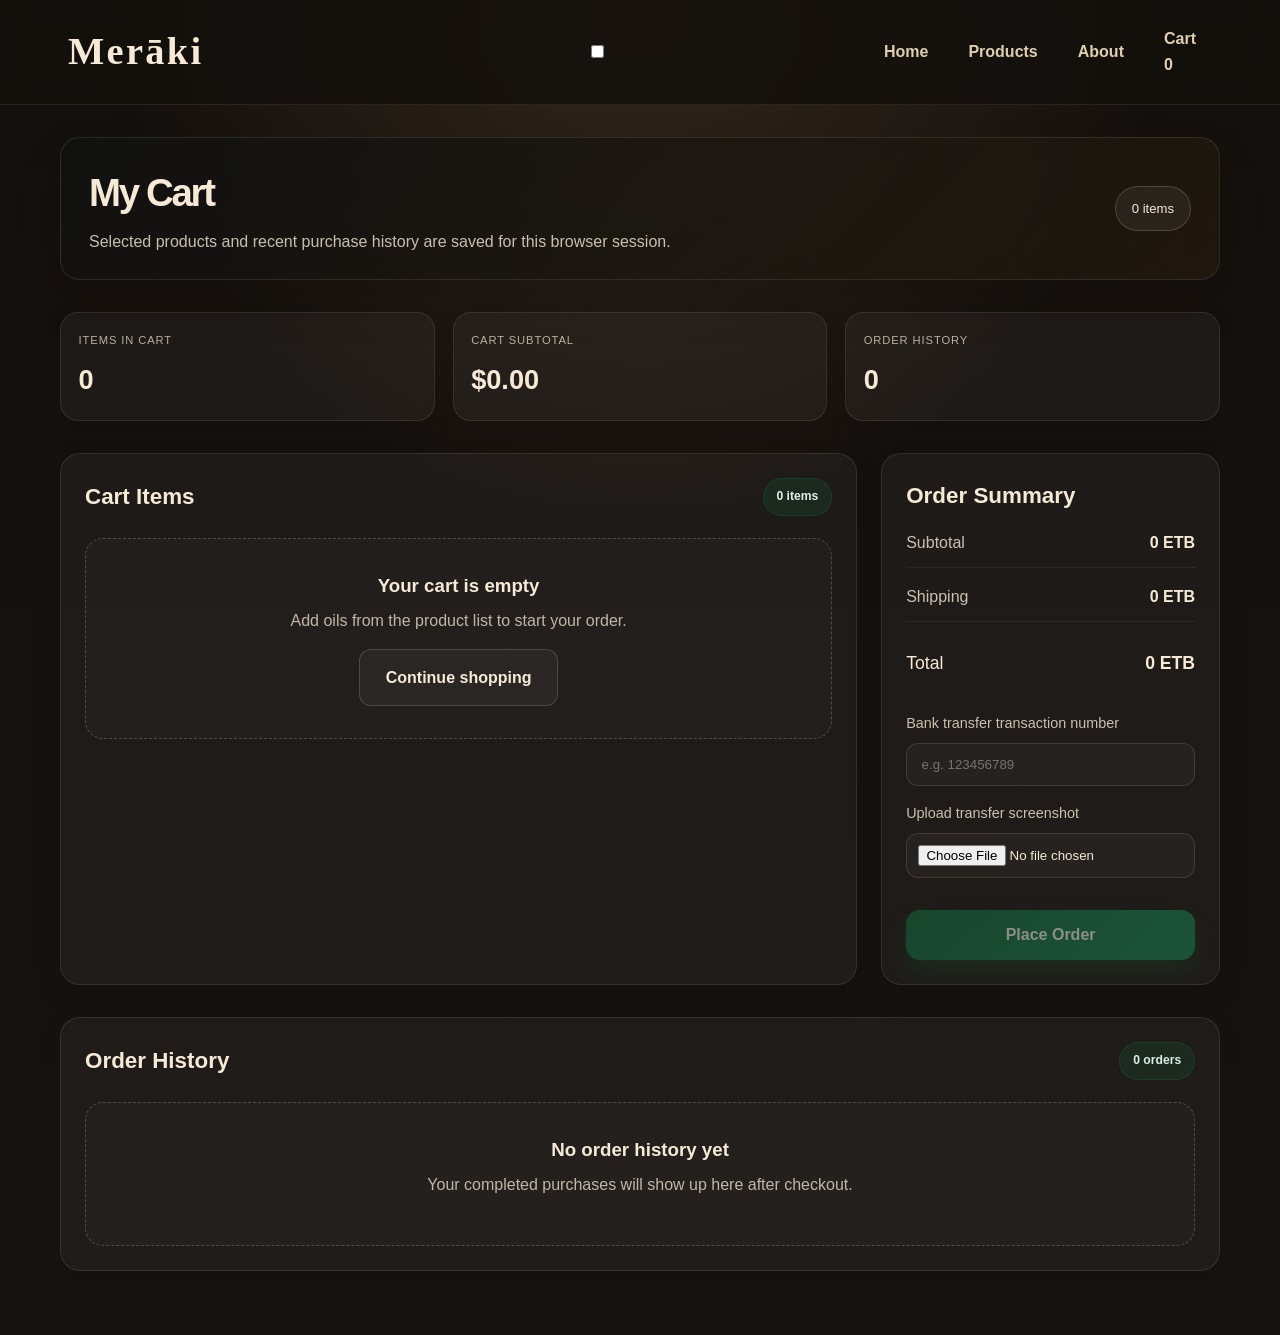
==== cart.html @ 149bc78c "Update cart header navigation" ====
<!DOCTYPE html>
<html lang="en">
  <head>
    <meta charset="UTF-8" />
    <meta name="viewport" content="width=device-width, initial-scale=1.0" />
    <title>Merāki | Cart & Orders</title>
    <link rel="stylesheet" href="style.css" />
    <link rel="stylesheet" href="cart.css" />
    <script defer src="script.js"></script>
  </head>
  <body class="cart-page">
    <header class="cart-header">
      <nav class="cart-nav">
        <div class="logo">
          <h1>Merāki</h1>
        </div>

        <label class="menu-icon" for="menu-toggle" aria-label="Toggle menu">
          <span class="bar"></span>
          <span class="bar"></span>
          <span class="bar"></span>
        </label>
        <input type="checkbox" id="menu-toggle" />

        <div class="nav-links">
          <a href="index.html">Home</a>
          <a href="index.html#products">Products</a>
          <a href="index.html#about">About</a>
          <a href="cart.html" class="cart-link">Cart <span id="cart-count" class="cart-count-badge">0</span></a>
        </div>
      </nav>
    </header>

    <main class="cart-main">
      <div class="container">
        <header class="header">
          <div>
            <h1>My Cart</h1>
            <p>Selected products and recent purchase history are saved for this browser session.</p>
          </div>
          <div class="badge" id="cart-summary-badge">0 items</div>
        </header>

        <section class="stats">
          <div class="stat-box">
            <div class="label">Items in cart</div>
            <div class="value" id="items-count">0</div>
          </div>
          <div class="stat-box">
            <div class="label">Cart subtotal</div>
            <div class="value" id="subtotal-value">$0.00</div>
          </div>
          <div class="stat-box">
            <div class="label">Order history</div>
            <div class="value" id="history-count">0</div>
          </div>
        </section>

        <div class="cart-layout">
          <section class="section cart-section">
            <div class="section-head">
              <h2>Cart Items</h2>
              <span class="pill" id="cart-pill">0 items</span>
            </div>
            <div id="cart-items" class="cart-items"></div>
          </section>

          <aside class="summary-panel">
            <h2>Order Summary</h2>
            <div class="summary-row">
              <span>Subtotal</span>
              <strong id="subtotal">$0.00</strong>
            </div>
            <div class="summary-row">
              <span>Shipping</span>
              <strong id="shipping">$0.00</strong>
            </div>
            <div class="summary-row total-row">
              <span>Total</span>
              <strong id="total">$0.00</strong>
            </div>

            <form id="payment-form" class="payment-form">
              <label>
                Bank transfer transaction number
                <input type="text" id="transaction-number" name="transactionNumber" placeholder="e.g. 123456789" required />
              </label>

              <label>
                Upload transfer screenshot
                <input type="file" id="payment-proof" name="paymentProof" accept="image/*" required />
              </label>

              <div id="proof-preview" class="proof-preview hidden"></div>
            </form>

            <button id="checkout-btn" type="button" class="checkout-btn">Place Order</button>
          </aside>
        </div>

        <section class="section">
          <div class="section-head">
            <h2>Order History</h2>
            <span class="pill" id="history-pill">0 orders</span>
          </div>
          <div id="order-history" class="history-list"></div>
        </section>
      </div>
    </main>

    <div id="toast" class="toast" role="status" aria-live="polite"></div>
  </body>
</html>
---- style.css ----
:root {
    --bg-900: #14100d;
    --bg-800: #1e1814;
    --bg-700: #2d2823;
    --panel: rgba(255, 255, 255, 0.05);
    --panel-strong: #f7f3ed;
    --gold: #dfcfb0;
    --gold-soft: #f6ead7;
    --green: #117143;
    --green-dark: #114b2f;
    --text-dark: #1d1a17;
    --text-muted: #5f564c;
    --shadow: 0 20px 40px rgba(15, 11, 9, 0.25);
}

* {
    margin: 0;
    padding: 0;
    box-sizing: border-box;
    font-family: "Segoe UI", Tahoma, Geneva, Verdana, sans-serif;
}

html {
    scroll-behavior: smooth;
}

body {
    background:
        radial-gradient(circle at top, rgba(140, 103, 70, 0.26), transparent 35%),
        linear-gradient(180deg, var(--bg-900) 0%, #171310 100%);
    color: var(--gold);
    line-height: 1.6;
}

a {
    text-decoration: none;
}

img {
    max-width: 100%;
    display: block;
}

header {
    position: sticky;
    top: 0;
    z-index: 60;
    background: rgba(20, 16, 13, 0.88);
    backdrop-filter: blur(12px);
    border-bottom: 1px solid rgba(223, 207, 176, 0.1);
}

body.cart-page .menu-icon,
body.cart-page #menu-toggle {
    display: flex;
}

body.cart-page .nav-links {
    position: absolute;
    top: calc(100% + 0.35rem);
    right: 1rem;
    left: auto;
    width: min(220px, calc(100% - 2rem));
    display: none;
    flex-direction: column;
    gap: 0.2rem;
    background: rgba(45, 40, 35, 0.98);
    border: 1px solid rgba(223, 207, 176, 0.1);
    border-radius: 14px;
    padding: 0.75rem;
    box-shadow: var(--shadow);
    z-index: 100;
    animation: slideDown 0.25s ease;
}

body.cart-page #menu-toggle:checked ~ .nav-links {
    display: flex;
}

nav {
    max-width: 1200px;
    margin: 0 auto;
    display: flex;
    justify-content: space-between;
    align-items: center;
    padding: 1rem 1.25rem;
    position: relative;
    gap: 1rem;
}

.logo h1 {
    font-family: Georgia, "Times New Roman", serif;
    font-size: clamp(2rem, 3vw, 2.6rem);
    letter-spacing: 0.06em;
    color: var(--gold-soft);
}

.menu-icon {
    display: flex;
    flex-direction: column;
    justify-content: space-between;
    width: 24px;
    height: 18px;
    cursor: pointer;
    z-index: 10;
    margin-left: auto;
}

.menu-icon .bar {
    width: 100%;
    height: 2px;
    background: var(--gold);
    border-radius: 5px;
    transition: 0.3s ease;
}

#menu-toggle {
    display: none;
}

.nav-links {
    position: absolute;
    top: calc(100% + 0.35rem);
    right: 1rem;
    left: auto;
    width: min(220px, calc(100% - 2rem));
    display: none;
    flex-direction: column;
    gap: 0.2rem;
    background: rgba(45, 40, 35, 0.98);
    border: 1px solid rgba(223, 207, 176, 0.1);
    border-radius: 14px;
    padding: 0.75rem;
    box-shadow: var(--shadow);
    z-index: 100;
    animation: slideDown 0.25s ease;
}

#menu-toggle:checked ~ .nav-links {
    display: flex;
}

.nav-links a {
    color: var(--gold);
    padding: 0.85rem 1rem;
    border-radius: 10px;
    transition: background 0.25s ease, transform 0.25s ease;
}

.nav-links a:hover {
    background: rgba(255, 255, 255, 0.04);
    transform: translateX(4px);
}

main {
    overflow: hidden;
}

.hero {
    max-width: 1200px;
    margin: 0 auto;
    display: flex;
    align-items: center;
    justify-content: space-between;
    gap: 2rem;
    padding: 2rem 1.25rem 4rem;
    min-height: calc(100vh - 90px);
}

.hero-visual,
.hero-content {
    flex: 1;
}

.hero-visual {
    display: flex;
    justify-content: center;
    align-items: center;
    position: relative;
}

.hero-visual::before {
    content: "";
    position: absolute;
    inset: 10% 12%;
    background: radial-gradient(circle, rgba(223, 207, 176, 0.25), transparent 60%);
    filter: blur(30px);
    z-index: 0;
}

.hero-icon {
    position: relative;
    z-index: 1;
    width: min(100%, 540px);
    height: min(100%, 540px);
    object-fit: contain;
    border-radius: 0;
    border: none;
    box-shadow: none;
    background: transparent;
    animation: float 6s ease-in-out infinite;
    filter: drop-shadow(0 18px 30px rgba(0, 0, 0, 0.30)) brightness(1.08) saturate(1.05);
}

.hero-content {
    display: flex;
    flex-direction: column;
    align-items: flex-start;
    gap: 1rem;
    animation: fadeUp 0.8s ease both;
}

.eyebrow {
    text-transform: uppercase;
    letter-spacing: 0.18em;
    font-size: 0.72rem;
    font-weight: 700;
    color: var(--gold-soft);
    opacity: 0.9;
}

.hero-content h2 {
    font-size: clamp(2.5rem, 4vw, 5rem);
    line-height: 1.04;
    letter-spacing: -0.06em;
    max-width: 560px;
    color: var(--gold-soft);
}

.hero-content p {
    font-size: 1.08rem;
    color: rgba(246, 234, 215, 0.85);
    max-width: 560px;
}

.hero-actions {
    display: flex;
    flex-wrap: wrap;
    gap: 1rem;
    margin-top: 0.6rem;
}

.btn {
    display: inline-flex;
    align-items: center;
    justify-content: center;
    border-radius: 12px;
    padding: 0.9rem 1.6rem;
    font-weight: 700;
    transition: transform 0.25s ease, box-shadow 0.25s ease, background 0.25s ease;
    cursor: pointer;
    border: none;
}

.btn:hover {
    transform: translateY(-3px);
}

.btn-hero {
    background: linear-gradient(135deg, var(--green), #1a8d59);
    color: #f6fff8;
    box-shadow: 0 12px 22px rgba(17, 113, 67, 0.35);
    border-bottom: 4px solid var(--green-dark);
}

.btn-secondary {
    background: rgba(255, 255, 255, 0.04);
    border: 1px solid rgba(223, 207, 176, 0.2);
    color: var(--gold-soft);
}

.hero-stats {
    display: flex;
    gap: 0.9rem;
    flex-wrap: wrap;
    margin-top: 1rem;
}

.stat {
    min-width: 120px;
    background: rgba(255, 255, 255, 0.04);
    border: 1px solid rgba(223, 207, 176, 0.12);
    border-radius: 16px;
    padding: 0.9rem 1rem;
    display: flex;
    flex-direction: column;
    gap: 0.15rem;
}

.stat strong {
    font-size: 1rem;
    color: var(--gold-soft);
}

.stat span {
    font-size: 0.8rem;
    color: rgba(246, 234, 215, 0.7);
}

.products-container {
    max-width: 1200px;
    margin: 0 auto;
    padding: 2.5rem 1.25rem 3rem;
}

.section-heading {
    text-align: center;
    margin-bottom: 2.5rem;
}

.section-title {
    color: var(--gold-soft);
    font-size: clamp(2rem, 3vw, 3rem);
    letter-spacing: -0.05em;
}

.product-grid {
    display: grid;
    grid-template-columns: repeat(auto-fit, minmax(260px, 1fr));
    gap: 2rem;
}

.product-card {
    background: rgba(255, 255, 255, 0.04);
    border: 1px solid rgba(223, 207, 176, 0.12);
    border-radius: 22px;
    overflow: hidden;
    box-shadow: 0 16px 28px rgba(2, 2, 2, 0.18);
    transition: transform 0.35s ease, box-shadow 0.35s ease, border-color 0.35s ease;
    animation: fadeUp 0.8s ease both;
}

.product-card:nth-child(2) {
    animation-delay: 0.12s;
}

.product-card:nth-child(3) {
    animation-delay: 0.24s;
}

.product-card:hover {
    transform: translateY(-8px);
    border-color: rgba(223, 207, 176, 0.24);
    box-shadow: 0 24px 46px rgba(4, 4, 2, 0.25);
}

.product-card img {
    width: 100%;
    height: 250px;
    object-fit: cover;
}

.product-info {
    padding: 1.5rem;
    display: flex;
    flex-direction: column;
    gap: 0.7rem;
    background: linear-gradient(180deg, rgba(255, 255, 255, 0.03), rgba(255, 255, 255, 0.01));
}

.product-title {
    font-size: 1.35rem;
    color: var(--gold-soft);
}

.product-price {
    color: #d2af74;
    font-size: 1.1rem;
    font-weight: 700;
}

.product-desc {
    color: rgba(246, 234, 215, 0.8);
    font-size: 0.96rem;
    flex-grow: 1;
}

.product-card .btn {
    margin-top: 0.7rem;
    width: 100%;
    background: var(--panel-strong);
    color: var(--text-dark);
    box-shadow: inset 0 -3px 0 rgba(0, 0, 0, 0.08);
}

.about-section,
.company-contact {
    max-width: 1200px;
    margin: 0 auto;
    padding: 0 1.25rem 2rem;
}

.about-card {
    width: min(60%, 700px);
    margin: 0 auto;
    background: linear-gradient(135deg, rgba(255, 255, 255, 0.04), rgba(17, 113, 67, 0.1));
    border: 1px solid rgba(223, 207, 176, 0.12);
    border-radius: 24px;
    padding: 2.2rem 2.5rem;
    text-align: left;
    box-shadow: var(--shadow);
    display: flex;
    flex-direction: column;
    gap: 1rem;
    transition: transform 0.35s ease, box-shadow 0.35s ease, border-color 0.35s ease;
}

.about-card:hover {
    transform: translateY(-8px);
    border-color: rgba(223, 207, 176, 0.24);
    box-shadow: 0 24px 46px rgba(4, 4, 2, 0.25);
}

.about-card h3 {
    color: var(--gold-soft);
    font-size: clamp(1.8rem, 2vw, 2.6rem);
    margin-bottom: 0.75rem;
    letter-spacing: -0.04em;
}

.about-card p {
    color: rgba(246, 234, 215, 0.8);
    line-height: 1.8;
}

.company-contact {
    display: grid;
    grid-template-columns: 1fr 1.2fr;
    gap: 1.5rem;
    margin-bottom: 3rem;
}

.contact-info-card,
.map-card {
    background: linear-gradient(135deg, rgba(255, 255, 255, 0.04), rgba(17, 113, 67, 0.1));
    border: 1px solid rgba(223, 207, 176, 0.12);
    border-radius: 24px;
    padding: 2rem;
    box-shadow: var(--shadow);
}

.contact-info-card h3 {
    color: var(--gold-soft);
    font-size: clamp(1.8rem, 2vw, 2.3rem);
    margin-bottom: 1rem;
}

.contact-row {
    display: flex;
    justify-content: space-between;
    gap: 1rem;
    padding: 0.9rem 0;
    border-bottom: 1px solid rgba(223, 207, 176, 0.08);
    color: rgba(246, 234, 215, 0.8);
}

.contact-row:last-child {
    border-bottom: none;
}

.contact-label {
    color: rgba(246, 234, 215, 0.7);
    font-weight: 700;
    min-width: 90px;
}

.contact-row a {
    color: var(--gold-soft);
    text-align: right;
}

.map-card {
    overflow: hidden;
    display: flex;
    align-items: stretch;
}

.map-placeholder {
    width: 100%;
    min-height: 260px;
    border-radius: 18px;
    border: 1px solid rgba(223, 207, 176, 0.12);
    background:
        linear-gradient(rgba(10, 16, 13, 0.28), rgba(10, 16, 13, 0.28)),
        url('https://images.unsplash.com/photo-1524661135-423995f22d0b?auto=format&fit=crop&w=1200&q=80') center/cover no-repeat;
    display: flex;
    align-items: center;
    justify-content: center;
    color: #f7f6f3;
    font-weight: 700;
    letter-spacing: 0.08em;
    text-transform: uppercase;
}

.contact-actions {
    display: flex;
    flex-direction: column;
    gap: 0.8rem;
    margin-top: 1rem;
}

.btn-contact {
    width: 100%;
    background: linear-gradient(135deg, var(--green), #1a8d59);
    color: #f6fff8;
    box-shadow: 0 12px 22px rgba(17, 113, 67, 0.35);
    border-bottom: 4px solid var(--green-dark);
    font-weight: 700;
    font-size: 1rem;
}

footer {
    background: rgba(20, 16, 13, 0.9);
    border-top: 1px solid rgba(223, 207, 176, 0.08);
    text-align: center;
    padding: 1.5rem 1rem 2rem;
    color: rgba(246, 234, 215, 0.75);
}

@media (max-width: 768px) {
    .about-card {
        width: 100%;
        padding: 1.6rem 1.4rem;
    }

    .company-contact {
        grid-template-columns: 1fr;
    }

    .contact-row {
        flex-direction: column;
        align-items: flex-start;
    }

    .contact-row a {
        text-align: left;
    }
}

@keyframes fadeUp {
    from {
        opacity: 0;
        transform: translateY(18px);
    }
    to {
        opacity: 1;
        transform: translateY(0);
    }
}

@keyframes float {
    0%,
    100% {
        transform: translateY(0px);
    }
    50% {
        transform: translateY(-12px);
    }
}

@keyframes slideDown {
    from {
        opacity: 0;
        transform: translateY(-10px);
    }
    to {
        opacity: 1;
        transform: translateY(0);
    }
}

@media (min-width: 768px) {
    nav {
        padding: 1rem 1.75rem;
    }

    .menu-icon {
        display: none;
    }

    .nav-links {
        position: static;
        display: flex;
        flex-direction: row;
        align-items: center;
        gap: 0.5rem;
        background: transparent;
        border: none;
        box-shadow: none;
        padding: 0;
        animation: none;
    }

    body.cart-page .menu-icon {
        display: none;
    }

    body.cart-page .nav-links {
        position: static;
        display: flex;
        flex-direction: row;
        align-items: center;
        justify-content: flex-end;
        gap: 0.5rem;
        background: transparent;
        border: none;
        box-shadow: none;
        padding: 0;
        animation: none;
    }

    .nav-links a {
        padding: 0.65rem 1rem;
        font-weight: 600;
    }

    .nav-links a:hover {
        background: rgba(255, 255, 255, 0.04);
        transform: translateY(-2px);
    }

    .hero {
        padding-top: 3rem;
    }

    .hero .hero-content {
        order: 1;
    }

    .hero .hero-visual {
        order: 2;
    }
}

@media (max-width: 767px) {
    .hero {
        flex-direction: column;
        text-align: left;
        min-height: auto;
        padding-top: 1.5rem;
    }

    .hero-content {
        width: 100%;
    }

    .hero-content h2 {
        max-width: 100%;
    }

    .hero-actions {
        width: 100%;
    }

    .btn-hero,
    .btn-secondary {
        width: 100%;
    }

    .hero-stats {
        width: 100%;
    }

    .stat {
        flex: 1;
        min-width: 0;
    }

    .product-card {
        border-radius: 18px;
    }
}
---- cart.css ----
.cart-main {
    padding: 2rem 0 4rem;
}

.cart-page .container {
    max-width: 1200px;
    margin: 0 auto;
    padding: 0 1.25rem;
}

.cart-page .header {
    display: flex;
    justify-content: space-between;
    align-items: center;
    gap: 1rem;
    margin-bottom: 2rem;
    padding: 1.5rem 1.75rem;
    background: linear-gradient(135deg, rgba(17, 18, 17, 0.86), rgba(34, 25, 15, 0.78));
    border: 1px solid rgba(223, 207, 176, 0.12);
    border-radius: 20px;
    box-shadow: 0 20px 40px rgba(15, 11, 9, 0.25);
}

.cart-page .header h1 {
    color: var(--gold-soft);
    font-size: clamp(2rem, 3vw, 2.8rem);
    letter-spacing: -0.06em;
}

.cart-page .header p {
    margin-top: 0.35rem;
    color: rgba(246, 234, 215, 0.8);
}

.cart-page .badge {
    background: rgba(255,255,255,0.06);
    border: 1px solid rgba(223, 207, 176, 0.2);
    border-radius: 999px;
    padding: 0.7rem 1rem;
    color: var(--gold-soft);
    font-size: 0.82rem;
    white-space: nowrap;
}

.cart-page .stats {
    display: grid;
    grid-template-columns: repeat(3, minmax(180px, 1fr));
    gap: 1.1rem;
    margin-bottom: 2rem;
}

.cart-page .stat-box {
    background: rgba(255,255,255,0.04);
    border: 1px solid rgba(223, 207, 176, 0.12);
    border-radius: 18px;
    padding: 1.2rem 1.1rem;
    box-shadow: 0 12px 25px rgba(0,0,0,0.12);
}

.cart-page .stat-box .label {
    font-size: 0.7rem;
    text-transform: uppercase;
    letter-spacing: 0.08em;
    color: rgba(246, 234, 215, 0.72);
    margin-bottom: 0.5rem;
}

.cart-page .stat-box .value {
    color: var(--gold-soft);
    font-size: 1.7rem;
    font-weight: 700;
}

.cart-layout {
    display: grid;
    grid-template-columns: minmax(0, 2fr) minmax(290px, 0.85fr);
    gap: 1.5rem;
    margin-bottom: 2rem;
}

.cart-page .section,
.summary-panel {
    background: rgba(255,255,255,0.04);
    border: 1px solid rgba(223, 207, 176, 0.12);
    border-radius: 20px;
    padding: 1.5rem;
    box-shadow: 0 12px 30px rgba(0,0,0,0.12);
}

.section-head {
    display: flex;
    justify-content: space-between;
    align-items: center;
    gap: 1rem;
    margin-bottom: 1.4rem;
}

.section-head h2,
.summary-panel h2 {
    font-size: 1.4rem;
    color: var(--gold-soft);
}

.pill {
    background: rgba(17, 113, 67, 0.18);
    border: 1px solid rgba(17, 113, 67, 0.3);
    color: #dcefe9;
    border-radius: 999px;
    padding: 0.5rem 0.8rem;
    font-size: 0.76rem;
    font-weight: 700;
}

.cart-items,
.history-list {
    display: flex;
    flex-direction: column;
    gap: 1rem;
}

.cart-item {
    display: flex;
    gap: 1rem;
    padding: 0.9rem;
    background: rgba(255,255,255,0.03);
    border: 1px solid rgba(223, 207, 176, 0.1);
    border-radius: 16px;
}

.cart-item img {
    width: 110px;
    height: 110px;
    object-fit: cover;
    border-radius: 12px;
}

.cart-item-info {
    flex: 1;
    display: flex;
    flex-direction: column;
    justify-content: space-between;
    gap: 0.9rem;
}

.cart-item-header,
.cart-item-footer {
    display: flex;
    justify-content: space-between;
    align-items: center;
    gap: 0.75rem;
}

.cart-item-header h3 {
    color: var(--gold-soft);
    font-size: 1.1rem;
    margin-bottom: 0.15rem;
}

.cart-item-header p {
    color: rgba(246, 234, 215, 0.72);
    font-size: 0.85rem;
}

.remove-btn,
.qty-btn {
    border: none;
    border-radius: 10px;
    cursor: pointer;
    transition: transform 0.2s ease;
}

.remove-btn {
    background: rgba(255,255,255,0.06);
    color: #f9d2d2;
    padding: 0.45rem 0.7rem;
}

.qty-control {
    display: inline-flex;
    align-items: center;
    gap: 0.7rem;
    background: rgba(255,255,255,0.04);
    border: 1px solid rgba(223, 207, 176, 0.1);
    border-radius: 999px;
    padding: 0.2rem 0.5rem;
}

.qty-btn {
    width: 28px;
    height: 28px;
    background: rgba(223, 207, 176, 0.12);
    color: var(--gold-soft);
    font-size: 1.1rem;
    font-weight: 700;
}

.qty-btn:hover,
.remove-btn:hover,
.checkout-btn:hover {
    transform: translateY(-1px);
}

.cart-item-footer strong,
.summary-row strong {
    color: var(--gold-soft);
}

.summary-panel {
    display: flex;
    flex-direction: column;
    gap: 1rem;
    align-self: start;
    position: sticky;
    top: 92px;
}

.summary-row {
    display: flex;
    justify-content: space-between;
    gap: 1rem;
    color: rgba(246, 234, 215, 0.8);
    padding-bottom: 0.7rem;
    border-bottom: 1px solid rgba(223, 207, 176, 0.08);
}

.total-row {
    border-bottom: none;
    padding-top: 0.7rem;
    font-size: 1.1rem;
    color: var(--gold-soft);
}

.payment-form {
    display: flex;
    flex-direction: column;
    gap: 1rem;
    margin: 0.5rem 0 1rem;
}

.payment-form label {
    display: flex;
    flex-direction: column;
    gap: 0.5rem;
    color: rgba(246, 234, 215, 0.8);
    font-size: 0.9rem;
}

.payment-form input {
    width: 100%;
    border-radius: 12px;
    border: 1px solid rgba(223, 207, 176, 0.15);
    background: rgba(255,255,255,0.03);
    color: var(--gold-soft);
    padding: 0.8rem 0.9rem;
}

.payment-form input[type="file"] {
    padding: 0.7rem;
}

.proof-preview {
    margin-top: 0.25rem;
    border-radius: 12px;
    overflow: hidden;
    border: 1px solid rgba(223, 207, 176, 0.15);
    background: rgba(255,255,255,0.02);
}

.proof-preview img {
    display: block;
    width: 100%;
    height: 180px;
    object-fit: cover;
}

.hidden {
    display: none;
}

.checkout-btn {
    width: 100%;
    border: none;
    border-radius: 14px;
    background: linear-gradient(135deg, var(--green), #1a8d59);
    color: #f6fff8;
    padding: 1rem 1.2rem;
    font-size: 1rem;
    font-weight: 700;
    cursor: pointer;
    box-shadow: 0 12px 22px rgba(17, 113, 67, 0.35);
}

.checkout-btn:disabled {
    opacity: 0.5;
    cursor: not-allowed;
    transform: none;
}

.empty-state {
    border: 1px dashed rgba(223, 207, 176, 0.25);
    border-radius: 18px;
    padding: 2rem 1.2rem;
    text-align: center;
    background: rgba(255,255,255,0.02);
}

.empty-state h3 {
    color: var(--gold-soft);
    margin-bottom: 0.4rem;
}

.empty-state p {
    color: rgba(246, 234, 215, 0.75);
    margin-bottom: 1rem;
}

.history-card {
    background: rgba(255,255,255,0.03);
    border: 1px solid rgba(223, 207, 176, 0.1);
    border-radius: 16px;
    padding: 1rem 1.1rem;
}

.history-header,
.history-total,
.history-item-row {
    display: flex;
    justify-content: space-between;
    gap: 1rem;
    align-items: center;
}

.history-header {
    margin-bottom: 0.8rem;
}

.history-header h3 {
    color: var(--gold-soft);
    font-size: 1.1rem;
    margin-bottom: 0.2rem;
}

.history-header p,
.history-item-row {
    color: rgba(246, 234, 215, 0.75);
    font-size: 0.9rem;
}

.status-pill {
    background: rgba(17, 113, 67, 0.18);
    color: #dcefe9;
    border: 1px solid rgba(17, 113, 67, 0.25);
    border-radius: 999px;
    padding: 0.42rem 0.7rem;
    font-size: 0.72rem;
    font-weight: 700;
}

.history-items {
    display: flex;
    flex-direction: column;
    gap: 0.65rem;
    padding: 0.8rem 0;
    border-top: 1px solid rgba(223, 207, 176, 0.08);
    border-bottom: 1px solid rgba(223, 207, 176, 0.08);
}

.history-total {
    margin-top: 0.8rem;
    color: var(--gold-soft);
    font-weight: 700;
}

.toast {
    position: fixed;
    right: 1.25rem;
    bottom: 1.25rem;
    background: rgba(17, 113, 67, 0.94);
    color: #f5fff9;
    padding: 0.85rem 1rem;
    border-radius: 12px;
    box-shadow: 0 12px 24px rgba(0,0,0,0.18);
    opacity: 0;
    transform: translateY(12px);
    pointer-events: none;
    transition: opacity 0.2s ease, transform 0.2s ease;
}

.toast.visible {
    opacity: 1;
    transform: translateY(0);
}

@media (max-width: 900px) {
    .cart-layout {
        grid-template-columns: 1fr;
    }

    .summary-panel {
        position: static;
    }
}

@media (max-width: 680px) {
    .cart-page .header,
    .section-head,
    .cart-item-header,
    .cart-item-footer,
    .history-header,
    .history-total,
    .history-item-row {
        flex-direction: column;
        align-items: flex-start;
    }

    .cart-item {
        flex-direction: column;
    }

    .cart-item img {
        width: 100%;
        height: 180px;
    }

    .cart-page .stats {
        grid-template-columns: 1fr;
    }

    .cart-page .nav-links {
        gap: 0.4rem;
    }
}
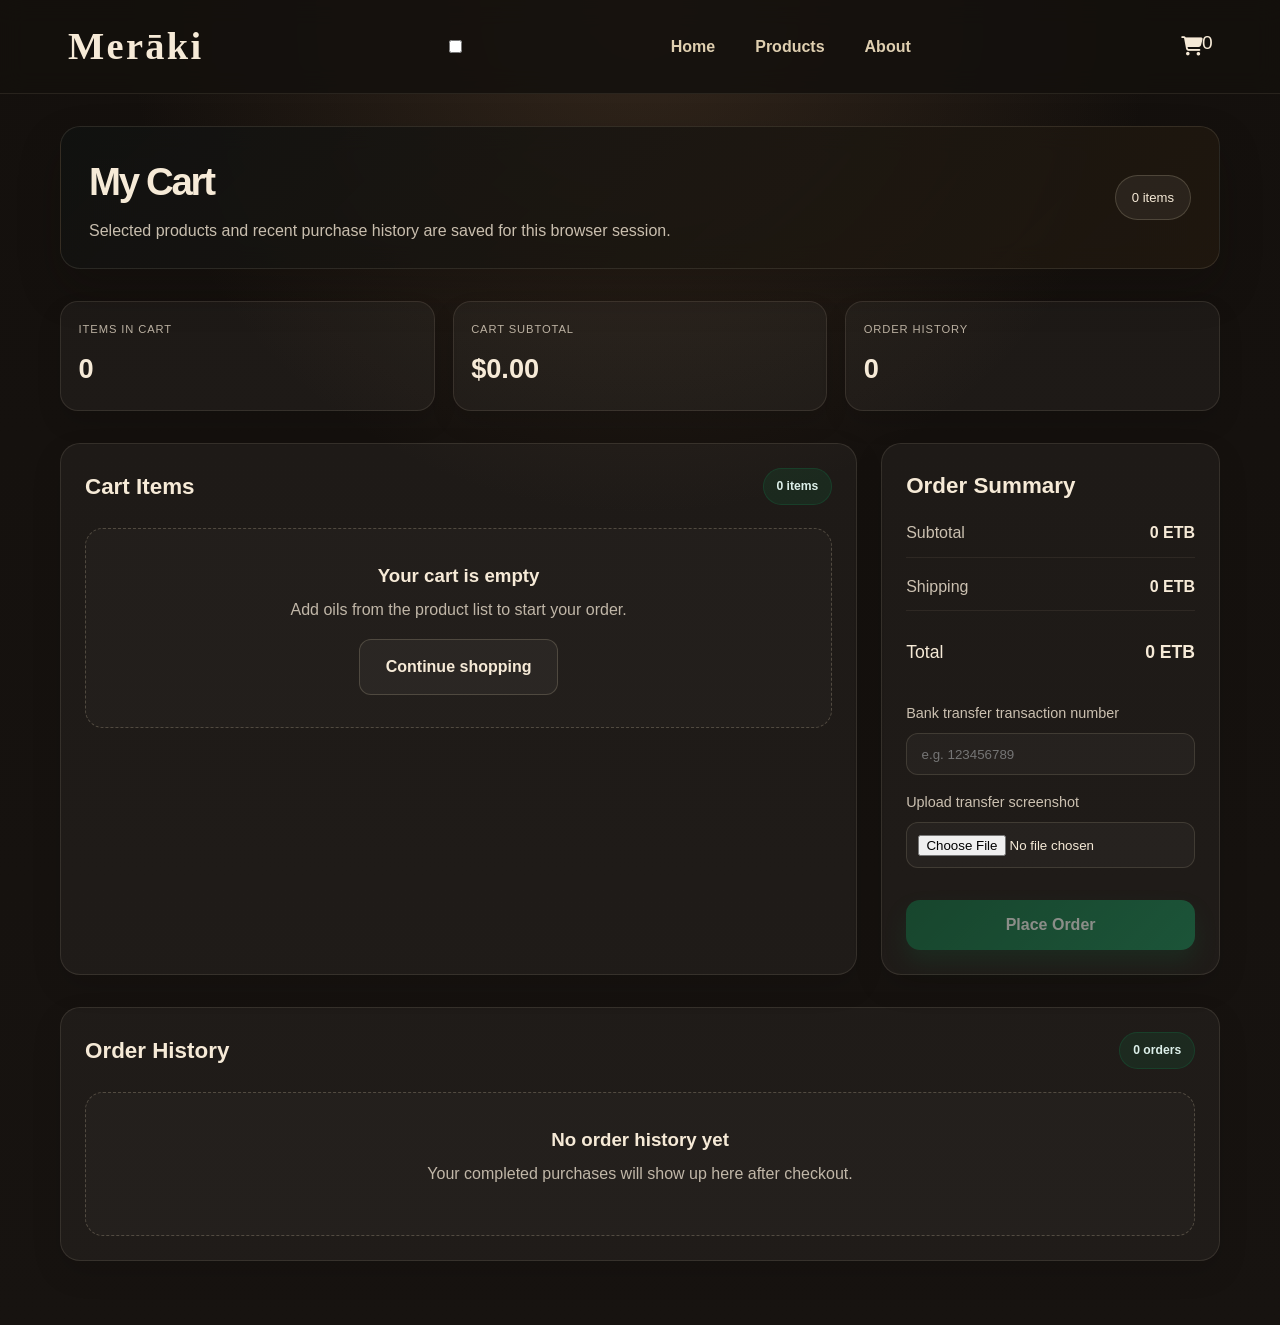
==== commit 3be9b3c3: "another one" ====
--- a/cart.html
+++ b/cart.html
@@ -4,6 +4,7 @@
     <meta charset="UTF-8" />
     <meta name="viewport" content="width=device-width, initial-scale=1.0" />
     <title>Merāki | Cart & Orders</title>
+    <link rel="stylesheet" href="https://cdnjs.cloudflare.com/ajax/libs/font-awesome/6.5.2/css/all.min.css" crossorigin="anonymous" referrerpolicy="no-referrer" />
     <link rel="stylesheet" href="style.css" />
     <link rel="stylesheet" href="cart.css" />
     <script defer src="script.js"></script>
@@ -14,6 +15,11 @@
         <div class="logo">
           <h1>Merāki</h1>
         </div>
+
+        <a href="cart.html" class="header-cart" aria-label="Open cart" title="Open cart">
+          <i class="fa-solid fa-cart-shopping" aria-hidden="true"></i>
+          <span id="cart-count" class="cart-count-badge">0</span>
+        </a>
 
         <label class="menu-icon" for="menu-toggle" aria-label="Toggle menu">
           <span class="bar"></span>
@@ -26,7 +32,6 @@
           <a href="index.html">Home</a>
           <a href="index.html#products">Products</a>
           <a href="index.html#about">About</a>
-          <a href="cart.html" class="cart-link">Cart <span id="cart-count" class="cart-count-badge">0</span></a>
         </div>
       </nav>
     </header>
--- a/style.css
+++ b/style.css
@@ -106,6 +106,30 @@
     margin-left: auto;
 }
 
+.header-cart {
+    position: relative;
+    display: inline-flex;
+    align-items: center;
+    justify-content: center;
+    width: 2.5rem;
+    height: 2.5rem;
+    color: var(--gold-soft);
+    font-size: 1.2rem;
+    flex-shrink: 0;
+    transition: color 0.25s ease, transform 0.25s ease;
+}
+
+.header-cart:hover {
+    color: var(--gold);
+    transform: translateY(-2px);
+}
+
+.header-cart .cart-count-badge {
+    position: absolute;
+    top: 0.05rem;
+    right: -0.05rem;
+}
+
 .menu-icon .bar {
     width: 100%;
     height: 2px;
@@ -578,6 +602,10 @@
         display: none;
     }
 
+    .header-cart {
+        order: 3;
+    }
+
     .nav-links {
         position: static;
         display: flex;
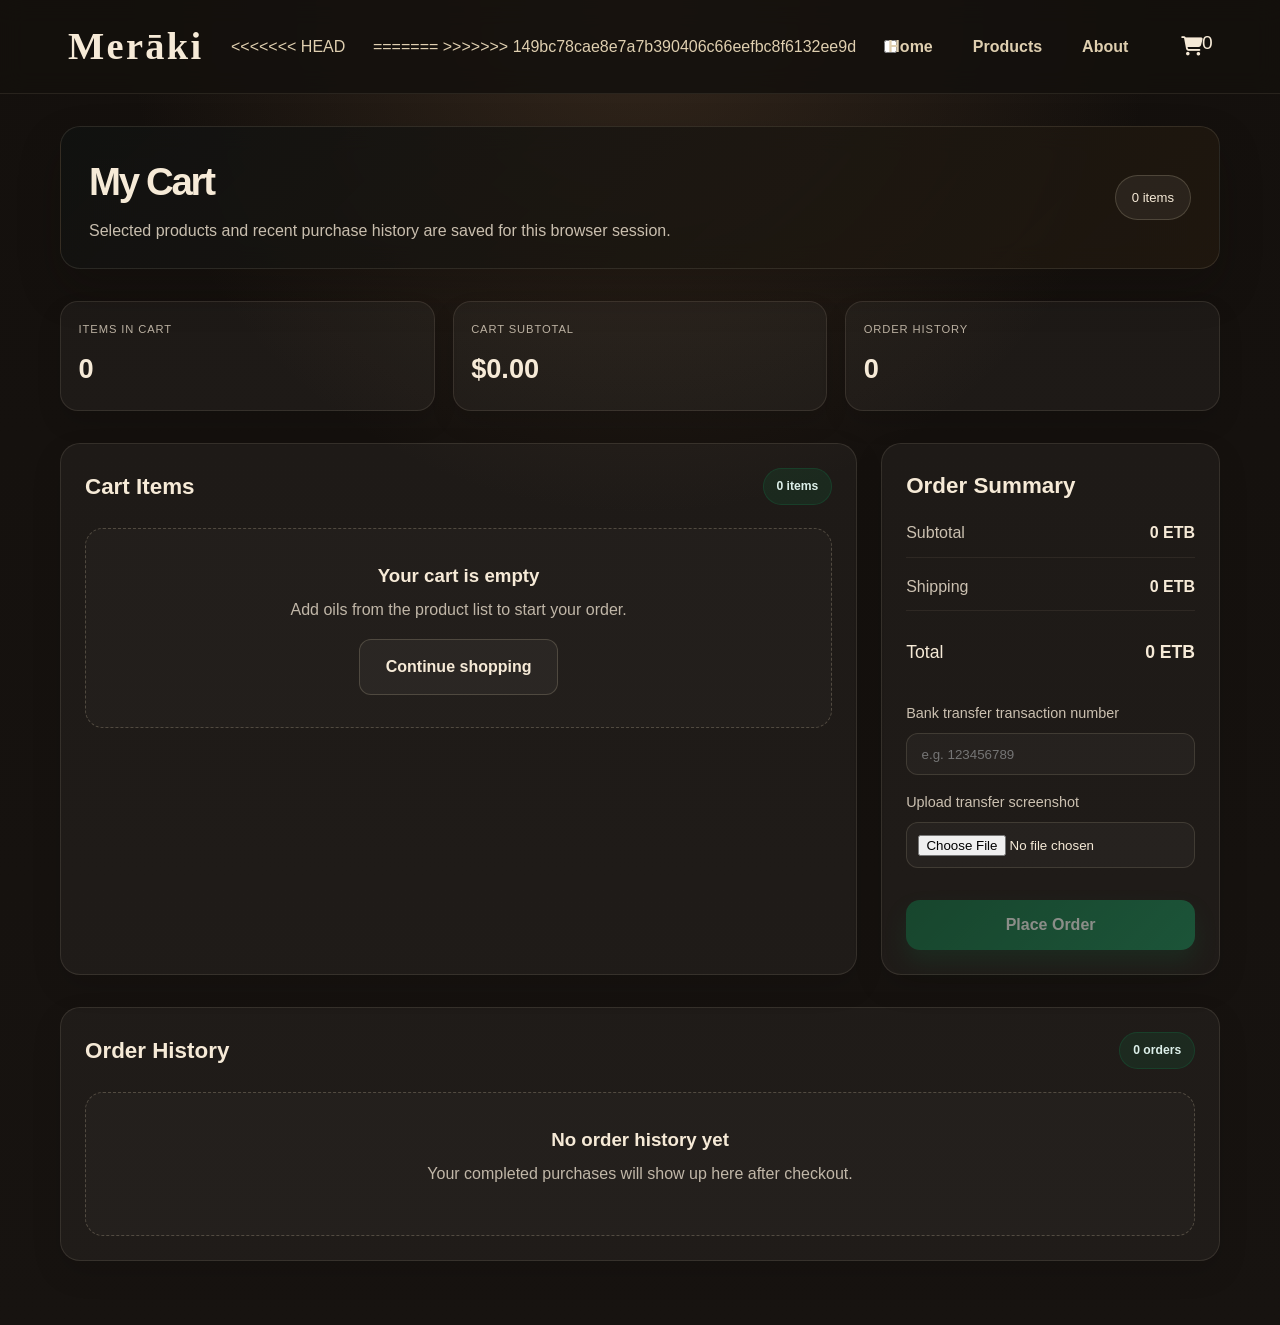
==== commit 46f392c1: "Update project" ====
--- a/cart.html
+++ b/cart.html
@@ -16,11 +16,14 @@
           <h1>Merāki</h1>
         </div>
 
+<<<<<<< HEAD
         <a href="cart.html" class="header-cart" aria-label="Open cart" title="Open cart">
           <i class="fa-solid fa-cart-shopping" aria-hidden="true"></i>
           <span id="cart-count" class="cart-count-badge">0</span>
         </a>
 
+=======
+>>>>>>> 149bc78cae8e7a7b390406c66eefbc8f6132ee9d
         <label class="menu-icon" for="menu-toggle" aria-label="Toggle menu">
           <span class="bar"></span>
           <span class="bar"></span>
--- a/style.css
+++ b/style.css
@@ -104,6 +104,7 @@
     cursor: pointer;
     z-index: 10;
     margin-left: auto;
+<<<<<<< HEAD
 }
 
 .header-cart {
@@ -128,6 +129,8 @@
     position: absolute;
     top: 0.05rem;
     right: -0.05rem;
+=======
+>>>>>>> 149bc78cae8e7a7b390406c66eefbc8f6132ee9d
 }
 
 .menu-icon .bar {
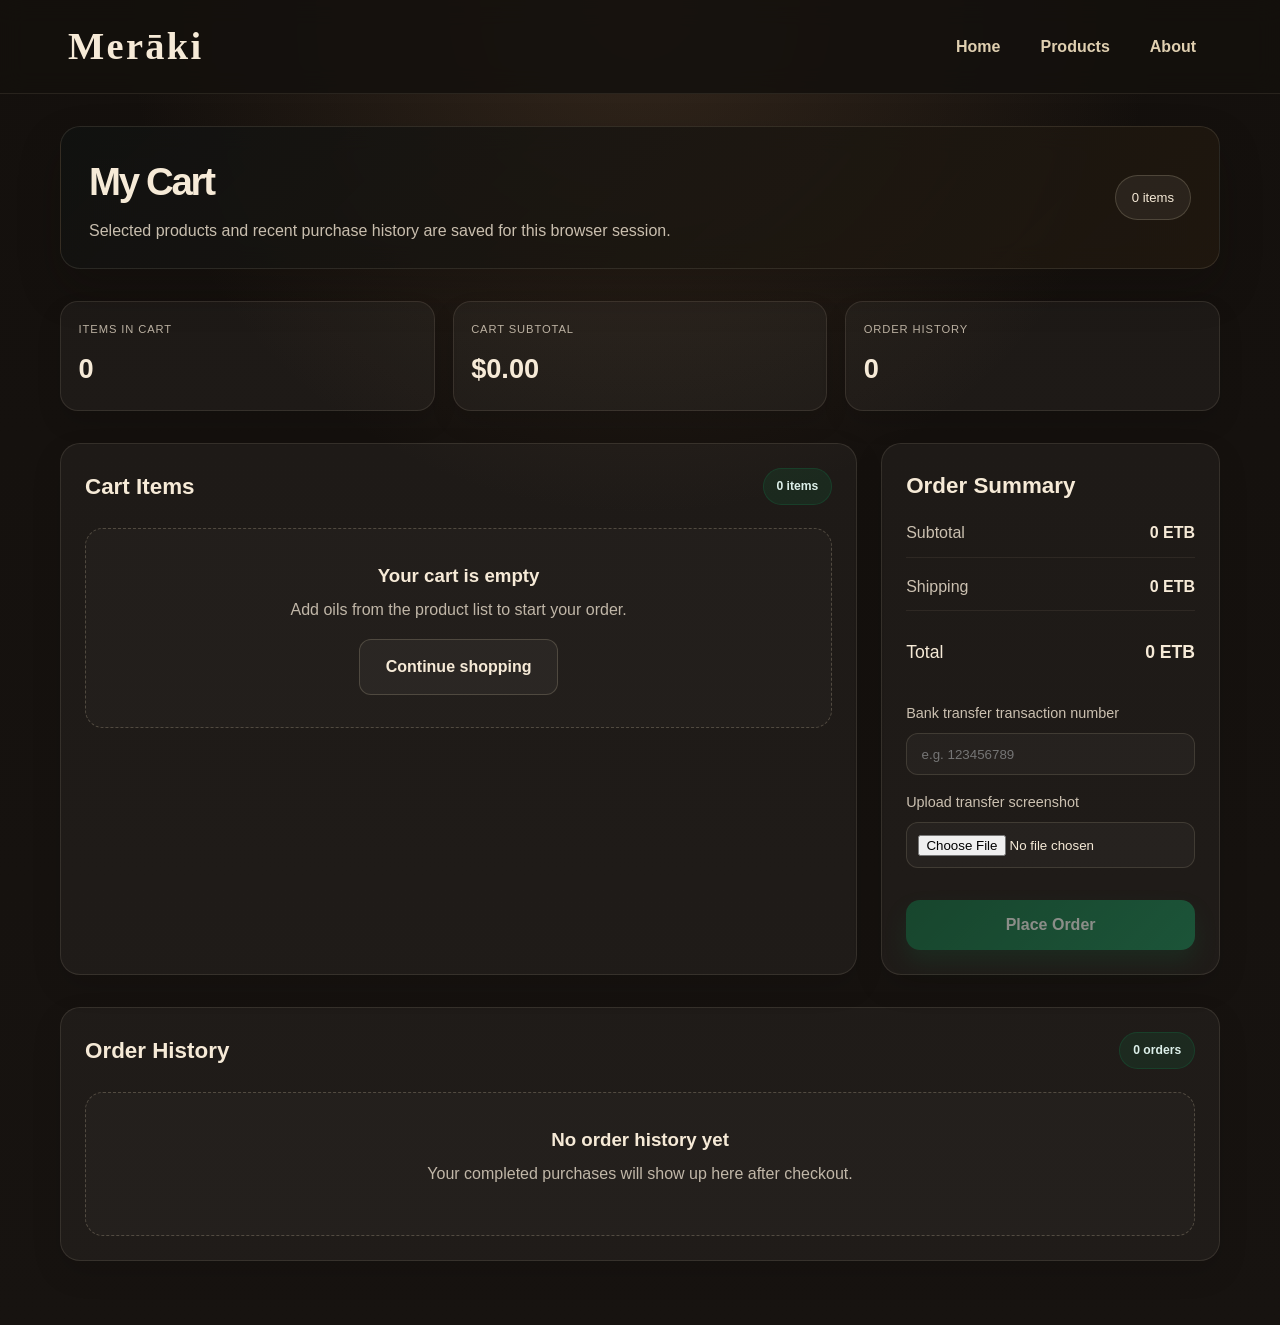
==== commit 6eb1ebe4: "update last" ====
--- a/cart.html
+++ b/cart.html
@@ -16,20 +16,12 @@
           <h1>Merāki</h1>
         </div>
 
-<<<<<<< HEAD
-        <a href="cart.html" class="header-cart" aria-label="Open cart" title="Open cart">
-          <i class="fa-solid fa-cart-shopping" aria-hidden="true"></i>
-          <span id="cart-count" class="cart-count-badge">0</span>
-        </a>
-
-=======
->>>>>>> 149bc78cae8e7a7b390406c66eefbc8f6132ee9d
         <label class="menu-icon" for="menu-toggle" aria-label="Toggle menu">
           <span class="bar"></span>
           <span class="bar"></span>
           <span class="bar"></span>
         </label>
-        <input type="checkbox" id="menu-toggle" />
+        
 
         <div class="nav-links">
           <a href="index.html">Home</a>
--- a/style.css
+++ b/style.css
@@ -104,7 +104,7 @@
     cursor: pointer;
     z-index: 10;
     margin-left: auto;
-<<<<<<< HEAD
+
 }
 
 .header-cart {
@@ -129,8 +129,6 @@
     position: absolute;
     top: 0.05rem;
     right: -0.05rem;
-=======
->>>>>>> 149bc78cae8e7a7b390406c66eefbc8f6132ee9d
 }
 
 .menu-icon .bar {
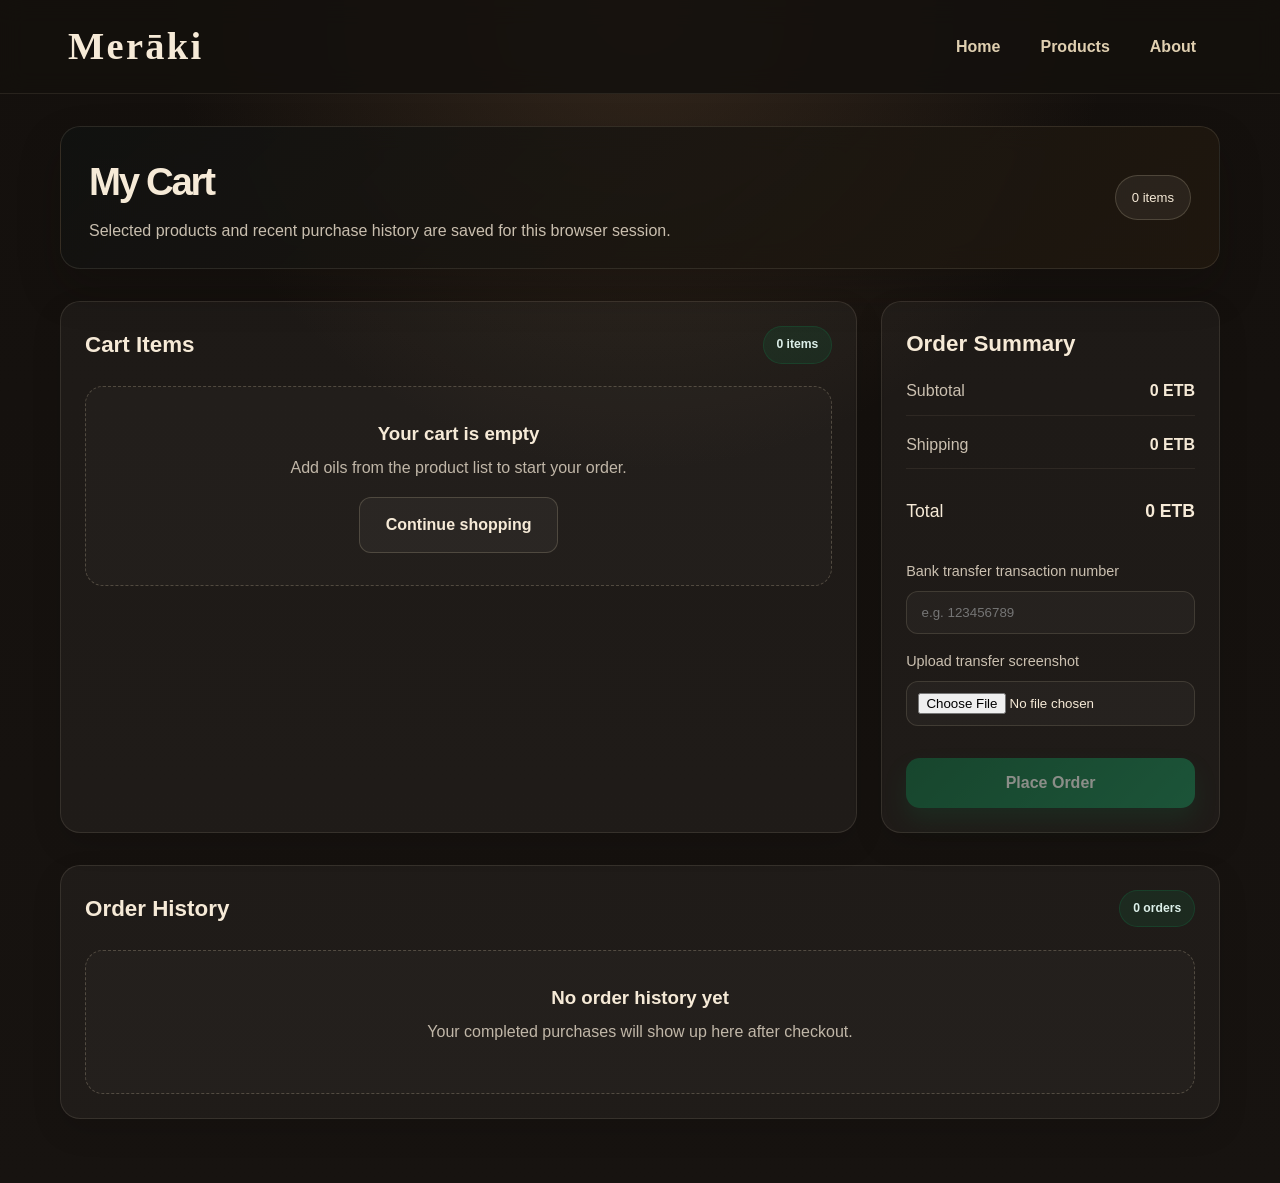
==== commit d3e95661: "removed usless things" ====
--- a/cart.html
+++ b/cart.html
@@ -40,22 +40,6 @@
           </div>
           <div class="badge" id="cart-summary-badge">0 items</div>
         </header>
-
-        <section class="stats">
-          <div class="stat-box">
-            <div class="label">Items in cart</div>
-            <div class="value" id="items-count">0</div>
-          </div>
-          <div class="stat-box">
-            <div class="label">Cart subtotal</div>
-            <div class="value" id="subtotal-value">$0.00</div>
-          </div>
-          <div class="stat-box">
-            <div class="label">Order history</div>
-            <div class="value" id="history-count">0</div>
-          </div>
-        </section>
-
         <div class="cart-layout">
           <section class="section cart-section">
             <div class="section-head">
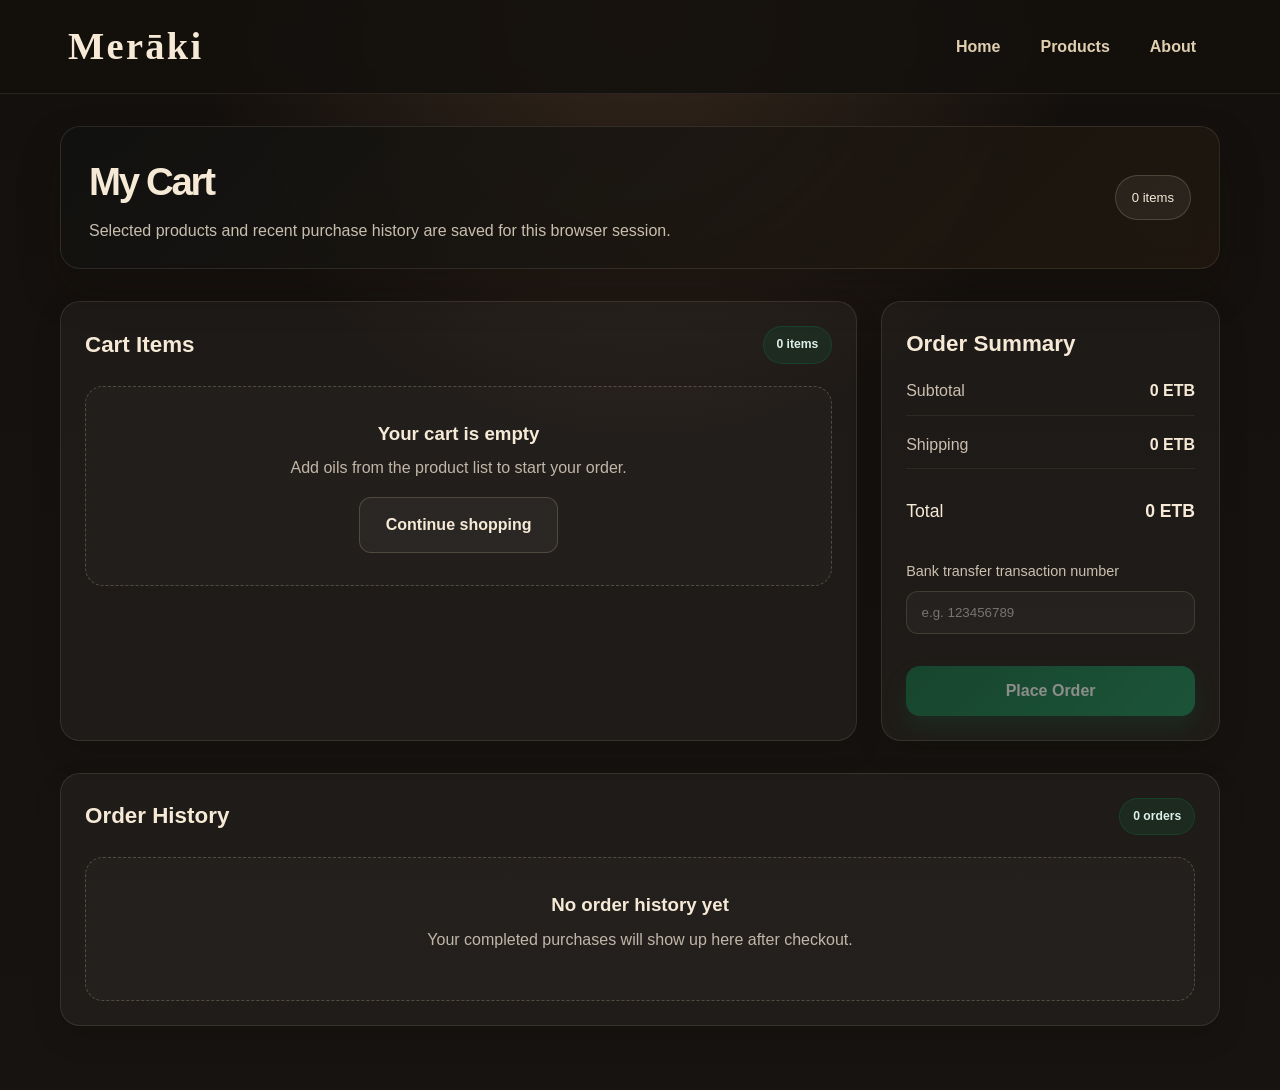
==== commit bd45473c: "removed the screenshot reciver" ====
--- a/cart.html
+++ b/cart.html
@@ -69,12 +69,6 @@
                 Bank transfer transaction number
                 <input type="text" id="transaction-number" name="transactionNumber" placeholder="e.g. 123456789" required />
               </label>
-
-              <label>
-                Upload transfer screenshot
-                <input type="file" id="payment-proof" name="paymentProof" accept="image/*" required />
-              </label>
-
               <div id="proof-preview" class="proof-preview hidden"></div>
             </form>
 
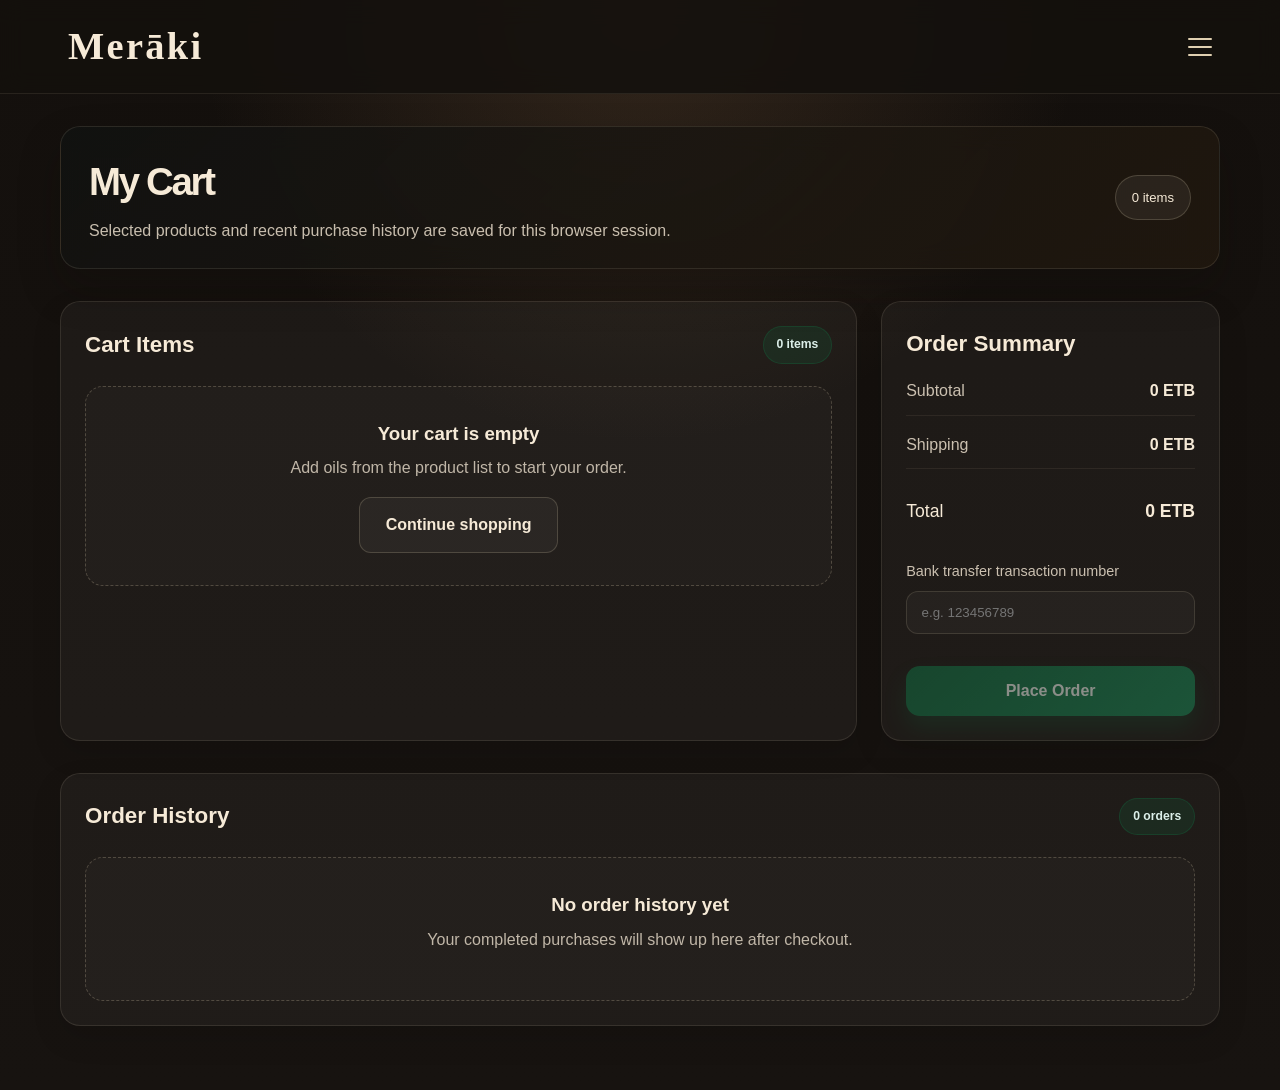
==== commit fa9a84c4: "re editted the burgar menu" ====
--- a/cart.html
+++ b/cart.html
@@ -16,6 +16,7 @@
           <h1>Merāki</h1>
         </div>
 
+        <input type="checkbox" id="menu-toggle" aria-label="Toggle navigation menu" />
         <label class="menu-icon" for="menu-toggle" aria-label="Toggle menu">
           <span class="bar"></span>
           <span class="bar"></span>
--- a/style.css
+++ b/style.css
@@ -50,8 +50,11 @@
     border-bottom: 1px solid rgba(223, 207, 176, 0.1);
 }
 
-body.cart-page .menu-icon,
-body.cart-page #menu-toggle {
+body.cart-page .cart-header {
+    z-index: 1000;
+}
+
+body.cart-page .menu-icon {
     display: flex;
 }
 
@@ -621,21 +624,25 @@
     }
 
     body.cart-page .menu-icon {
+        display: flex;
+    }
+
+    body.cart-page .nav-links {
+        position: absolute;
+        top: calc(100% + 0.35rem);
+        right: 1rem;
+        left: auto;
+        width: min(220px, calc(100% - 2rem));
         display: none;
-    }
-
-    body.cart-page .nav-links {
-        position: static;
-        display: flex;
-        flex-direction: row;
-        align-items: center;
-        justify-content: flex-end;
-        gap: 0.5rem;
-        background: transparent;
-        border: none;
-        box-shadow: none;
-        padding: 0;
-        animation: none;
+        flex-direction: column;
+        gap: 0.2rem;
+        background: rgba(45, 40, 35, 0.98);
+        border: 1px solid rgba(223, 207, 176, 0.1);
+        border-radius: 14px;
+        padding: 0.75rem;
+        box-shadow: var(--shadow);
+        z-index: 100;
+        animation: slideDown 0.25s ease;
     }
 
     .nav-links a {
@@ -699,3 +706,29 @@
         border-radius: 18px;
     }
 }
+
+body.cart-page .cart-nav .menu-icon {
+    display: flex;
+}
+
+body.cart-page .cart-nav .nav-links {
+    position: absolute;
+    top: calc(100% + 0.35rem);
+    right: 1rem;
+    left: auto;
+    width: min(220px, calc(100% - 2rem));
+    display: none;
+    flex-direction: column;
+    gap: 0.2rem;
+    background: rgba(45, 40, 35, 0.98);
+    border: 1px solid rgba(223, 207, 176, 0.1);
+    border-radius: 14px;
+    padding: 0.75rem;
+    box-shadow: var(--shadow);
+    z-index: 100;
+    animation: slideDown 0.25s ease;
+}
+
+body.cart-page #menu-toggle:checked ~ .nav-links {
+    display: flex;
+}
--- a/cart.css
+++ b/cart.css
@@ -77,6 +77,9 @@
     grid-template-columns: minmax(0, 2fr) minmax(290px, 0.85fr);
     gap: 1.5rem;
     margin-bottom: 2rem;
+}
+body.cart-page .menu-icon {
+  display: none;
 }
 
 .cart-page .section,
